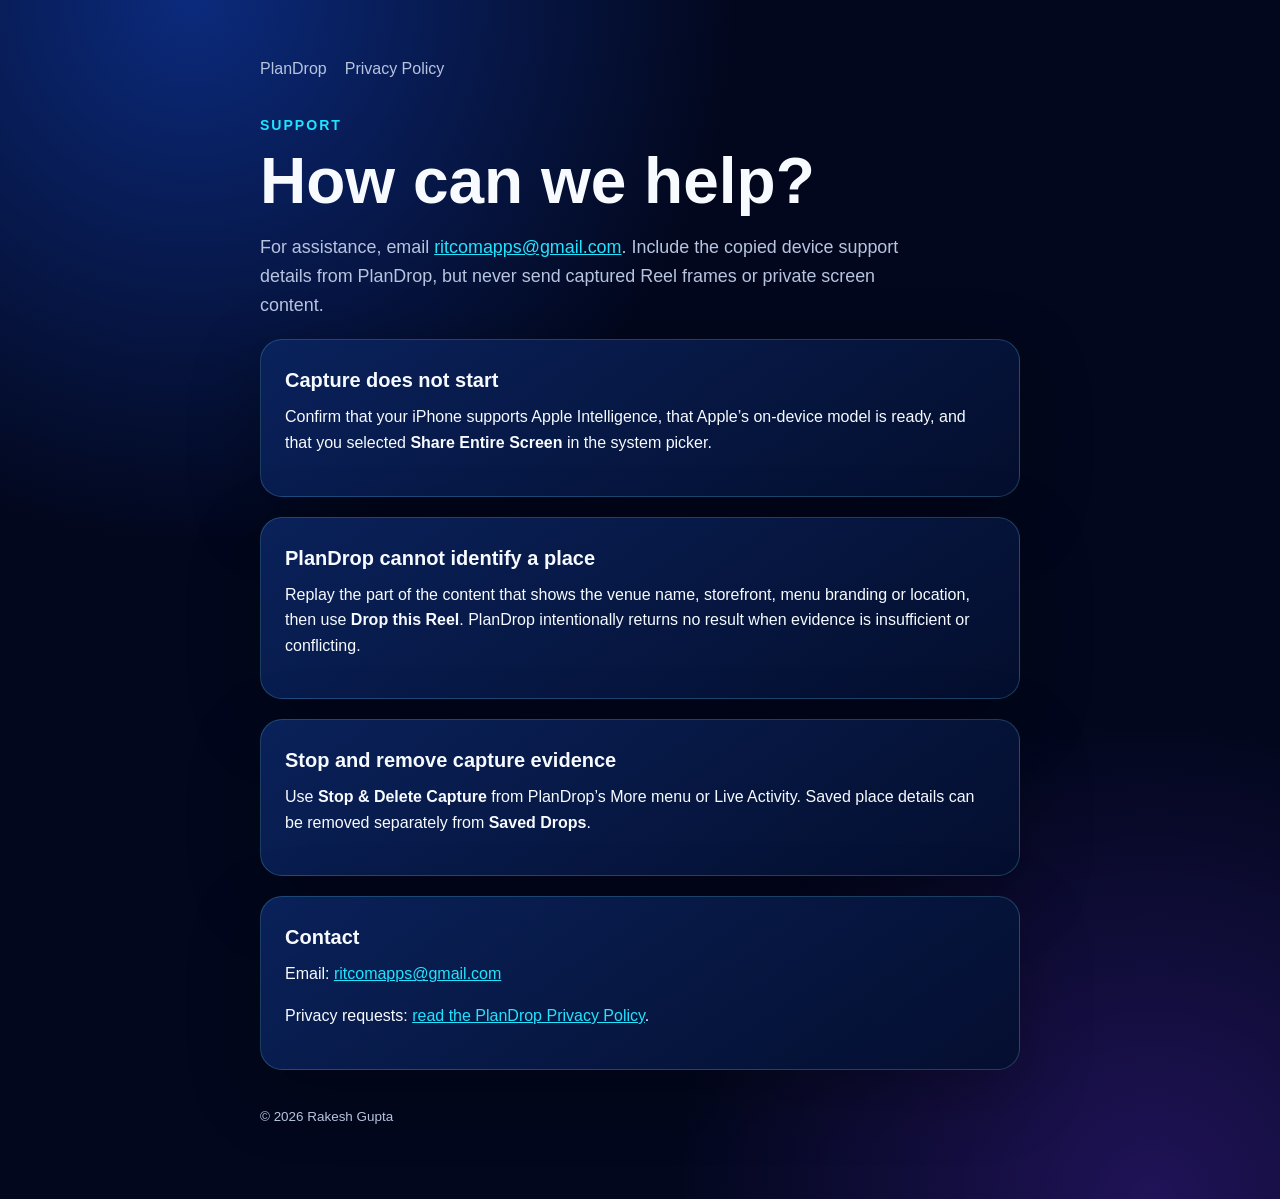
==== support.html @ aedbefcd "docs: publish PlanDrop privacy and support" ====
<!doctype html>
<html lang="en">
<head>
  <meta charset="utf-8">
  <meta name="viewport" content="width=device-width, initial-scale=1">
  <meta name="description" content="PlanDrop support and troubleshooting.">
  <title>Support — PlanDrop</title>
  <link rel="stylesheet" href="styles.css">
</head>
<body>
  <main>
    <nav><a href="index.html">PlanDrop</a><a href="privacy.html">Privacy Policy</a></nav>
    <div class="brand">Support</div>
    <h1>How can we help?</h1>
    <p class="lede">For assistance, email <a href="mailto:ritcomapps@gmail.com">ritcomapps@gmail.com</a>. Include the copied device support details from PlanDrop, but never send captured Reel frames or private screen content.</p>

    <section class="card">
      <h2>Capture does not start</h2>
      <p>Confirm that your iPhone supports Apple Intelligence, that Apple’s on-device model is ready, and that you selected <strong>Share Entire Screen</strong> in the system picker.</p>
    </section>

    <section class="card">
      <h2>PlanDrop cannot identify a place</h2>
      <p>Replay the part of the content that shows the venue name, storefront, menu branding or location, then use <strong>Drop this Reel</strong>. PlanDrop intentionally returns no result when evidence is insufficient or conflicting.</p>
    </section>

    <section class="card">
      <h2>Stop and remove capture evidence</h2>
      <p>Use <strong>Stop &amp; Delete Capture</strong> from PlanDrop’s More menu or Live Activity. Saved place details can be removed separately from <strong>Saved Drops</strong>.</p>
    </section>

    <section class="card">
      <h2>Contact</h2>
      <p>Email: <a href="mailto:ritcomapps@gmail.com">ritcomapps@gmail.com</a></p>
      <p>Privacy requests: <a href="privacy.html">read the PlanDrop Privacy Policy</a>.</p>
    </section>
    <footer>© 2026 Rakesh Gupta</footer>
  </main>
</body>
</html>
---- styles.css ----
:root {
  color-scheme: dark;
  --background: #02071d;
  --panel: #07153b;
  --border: rgba(111, 225, 255, 0.22);
  --text: #f7fbff;
  --muted: #b7c4df;
  --cyan: #20e4ff;
  --blue: #3478ff;
}

* { box-sizing: border-box; }

body {
  margin: 0;
  min-height: 100vh;
  background:
    radial-gradient(circle at 15% 0%, rgba(25, 91, 255, 0.42), transparent 34rem),
    radial-gradient(circle at 90% 100%, rgba(118, 52, 255, 0.26), transparent 30rem),
    var(--background);
  color: var(--text);
  font-family: -apple-system, BlinkMacSystemFont, "SF Pro Display", "Segoe UI", sans-serif;
  line-height: 1.6;
}

main {
  width: min(760px, calc(100% - 32px));
  margin: 0 auto;
  padding: 56px 0 72px;
}

.brand {
  color: var(--cyan);
  font-size: 0.88rem;
  font-weight: 750;
  letter-spacing: 0.14em;
  text-transform: uppercase;
}

h1 { font-size: clamp(2.25rem, 8vw, 4rem); line-height: 1.05; margin: 12px 0 18px; }
h2 { font-size: 1.25rem; margin: 0 0 8px; }
p { margin: 0 0 16px; }
a { color: var(--cyan); }

.lede { color: var(--muted); font-size: 1.12rem; max-width: 650px; }
.meta { color: var(--muted); font-size: 0.92rem; }

.card {
  background: linear-gradient(145deg, rgba(10, 35, 94, 0.94), rgba(4, 15, 47, 0.94));
  border: 1px solid var(--border);
  border-radius: 22px;
  margin-top: 20px;
  padding: 24px;
  box-shadow: 0 22px 70px rgba(0, 0, 0, 0.28);
}

.actions { display: grid; grid-template-columns: repeat(auto-fit, minmax(220px, 1fr)); gap: 14px; margin-top: 28px; }
.action {
  display: block;
  padding: 18px;
  border-radius: 16px;
  background: rgba(52, 120, 255, 0.17);
  border: 1px solid rgba(52, 120, 255, 0.5);
  color: var(--text);
  font-weight: 700;
  text-decoration: none;
}
.action span { display: block; color: var(--muted); font-size: 0.88rem; font-weight: 500; margin-top: 4px; }

footer { color: var(--muted); font-size: 0.84rem; margin-top: 36px; }
nav { display: flex; gap: 18px; flex-wrap: wrap; margin-bottom: 32px; }
nav a { color: var(--muted); text-decoration: none; }
nav a:hover, nav a:focus { color: var(--cyan); }

@media (max-width: 520px) {
  main { padding-top: 32px; }
  .card { padding: 20px; border-radius: 18px; }
}
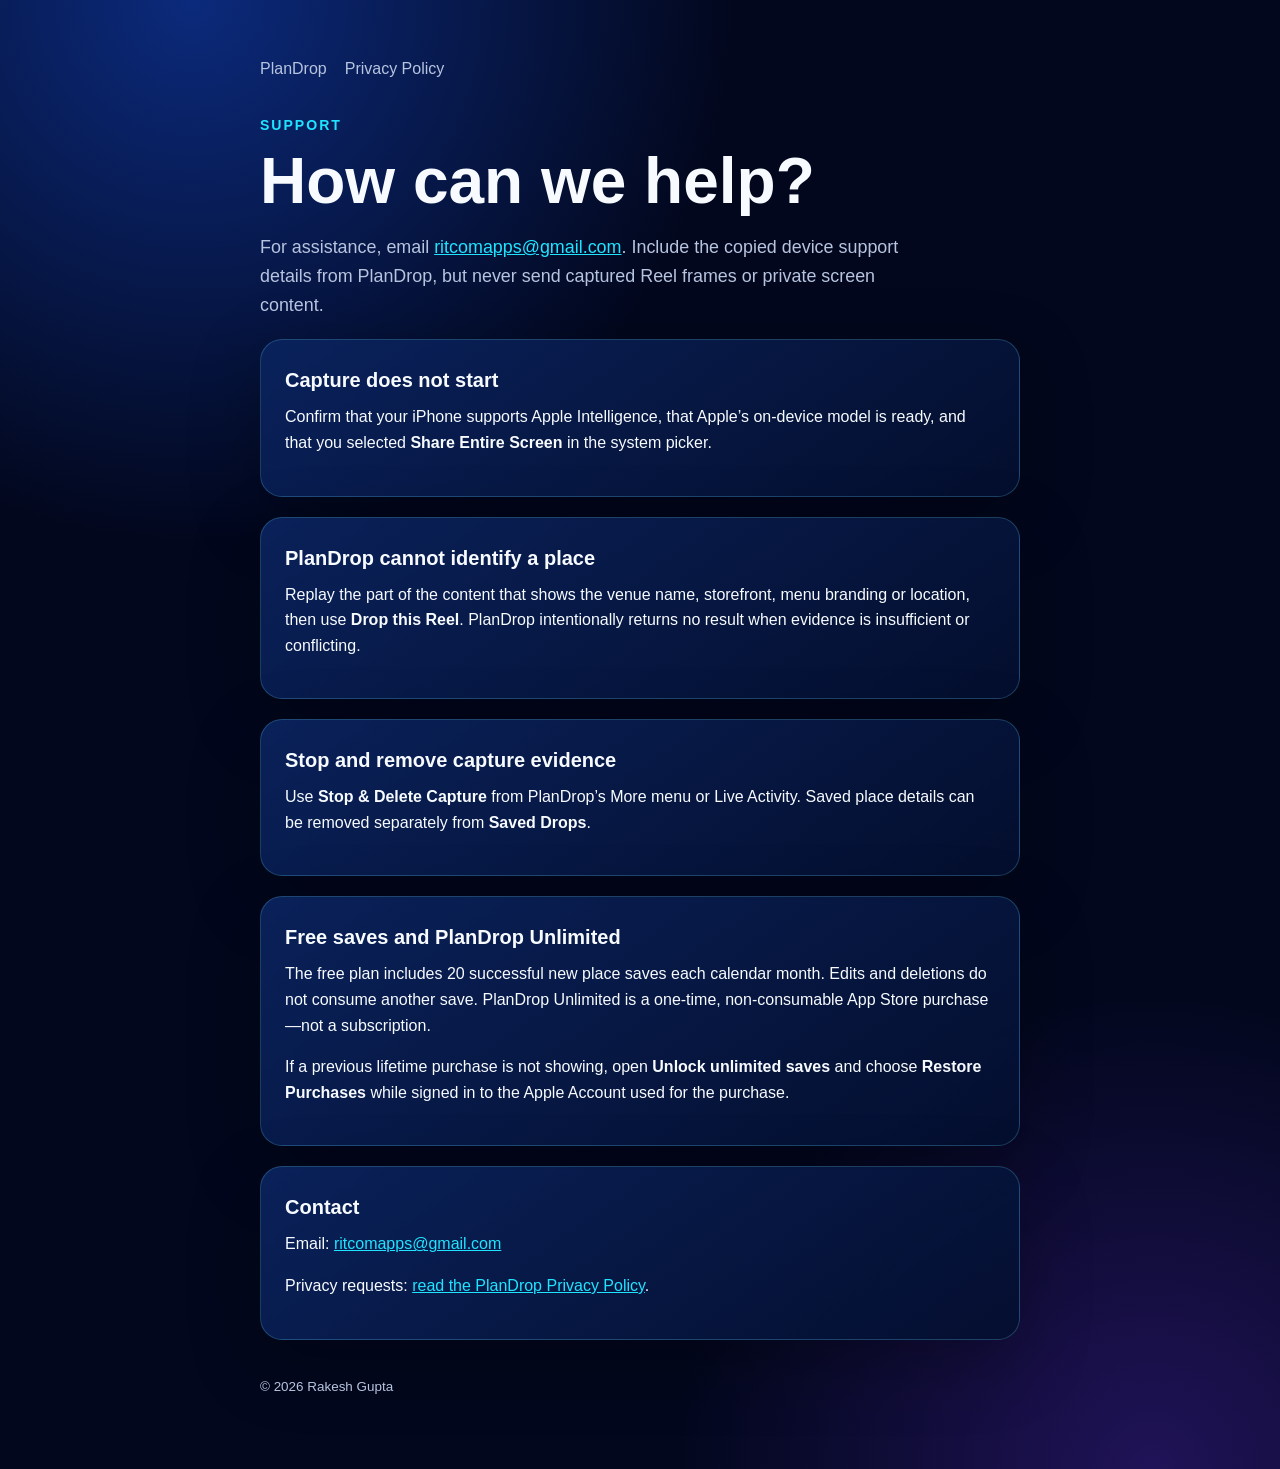
==== commit c3f87b76: "docs: publish PlanDrop privacy and support" ====
--- a/support.html
+++ b/support.html
@@ -30,6 +30,12 @@
     </section>
 
     <section class="card">
+      <h2>Free saves and PlanDrop Unlimited</h2>
+      <p>The free plan includes 20 successful new place saves each calendar month. Edits and deletions do not consume another save. PlanDrop Unlimited is a one-time, non-consumable App Store purchase—not a subscription.</p>
+      <p>If a previous lifetime purchase is not showing, open <strong>Unlock unlimited saves</strong> and choose <strong>Restore Purchases</strong> while signed in to the Apple Account used for the purchase.</p>
+    </section>
+
+    <section class="card">
       <h2>Contact</h2>
       <p>Email: <a href="mailto:ritcomapps@gmail.com">ritcomapps@gmail.com</a></p>
       <p>Privacy requests: <a href="privacy.html">read the PlanDrop Privacy Policy</a>.</p>
